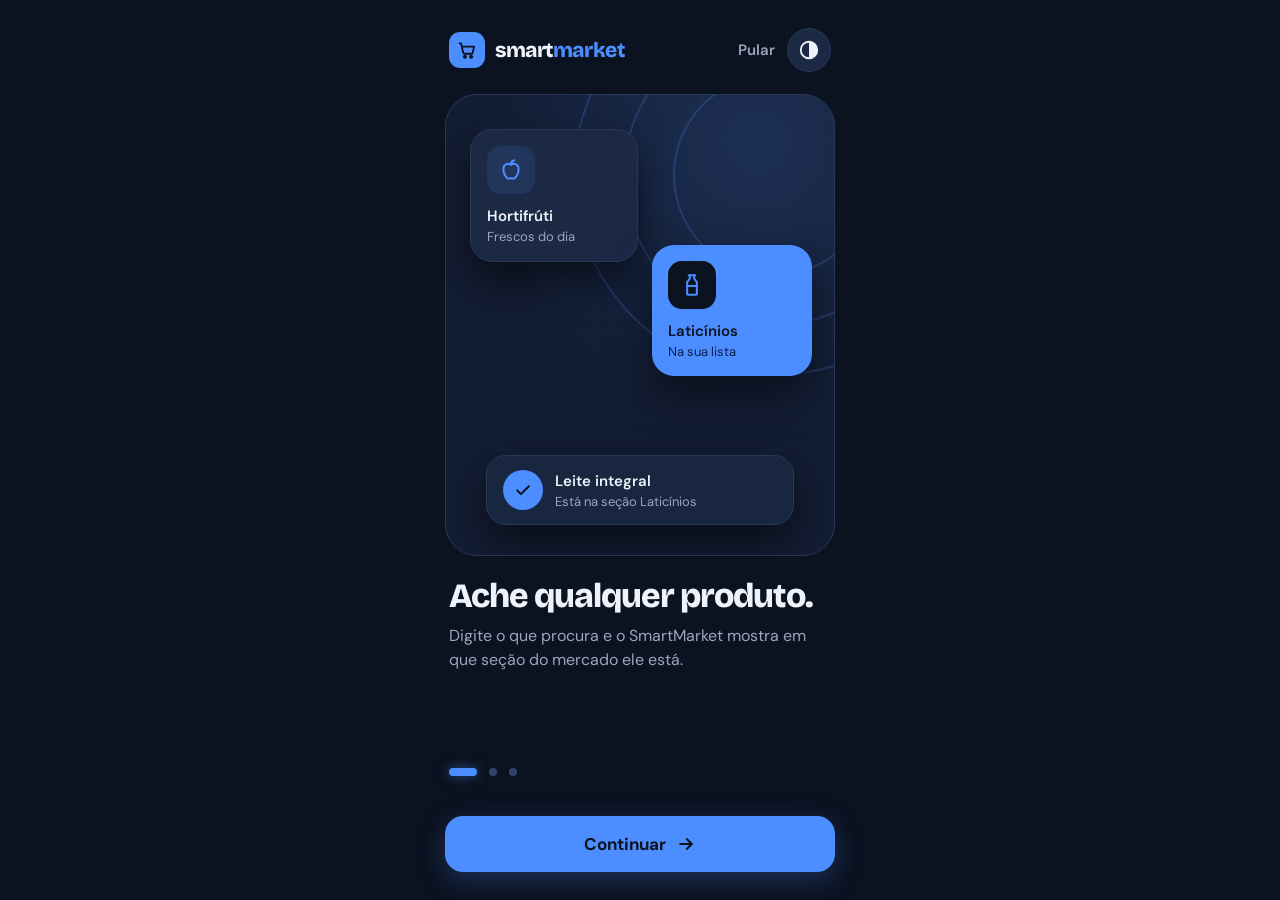
==== boas-vindas.html @ b32c7f1d "segue algumas pequenas alterações Tela de boas-vindas Novo visual escuro azul-noite Botão para volta" ====
<!DOCTYPE html>
<html lang="pt-BR">

<head>
  <meta charset="UTF-8">
  <meta name="viewport" content="width=device-width, initial-scale=1, viewport-fit=cover">
  <meta name="theme-color" content="#0B1220">
  <title>Bem-vindo ao SmartMarket</title>
  <link rel="preconnect" href="https://fonts.googleapis.com">
  <link rel="preconnect" href="https://fonts.gstatic.com" crossorigin>
  <link rel="stylesheet"
    href="https://fonts.googleapis.com/css2?family=Bricolage+Grotesque:opsz,wght@12..96,700;12..96,800&family=DM+Sans:wght@400;500;600&display=swap">
  <link rel="stylesheet" href="css/boas-vindas.css">
  <link rel="stylesheet" href="css/contraste.css">
  <script src="js/contraste.js"></script>
</head>

<body class="bv">
  <main class="bv-tela">

    <!-- Topo: logo + pular -->
    <header class="bv-topo">
      <div class="bv-logo">
        <span class="bv-logo-icone">
          <svg width="20" height="20" viewBox="0 0 24 24" fill="none" stroke="currentColor" stroke-width="2.2"
            stroke-linecap="round" stroke-linejoin="round" aria-hidden="true">
            <path d="M3 4h2l2.4 11.2a1.6 1.6 0 0 0 1.6 1.3h8.2a1.6 1.6 0 0 0 1.6-1.2L20.5 8H6.2"></path>
            <circle cx="9.5" cy="20" r="1.3"></circle>
            <circle cx="17" cy="20" r="1.3"></circle>
          </svg>
        </span>
        <span class="bv-logo-texto">smart<span>market</span></span>
      </div>
      <div id="lugar-contraste" style="display: flex; align-items: center; gap: 6px">
        <a href="index.html" class="bv-pular">Pular</a>
      </div>
    </header>

    <!-- Ilustração -->
    <section class="bv-ilustracao" aria-hidden="true">
      <svg class="bv-circulos" width="420" height="420" viewBox="0 0 420 420" fill="none">
        <circle cx="210" cy="210" r="200" stroke="currentColor" stroke-width="2"></circle>
        <circle cx="210" cy="210" r="150" stroke="currentColor" stroke-width="2"></circle>
        <circle cx="210" cy="210" r="100" stroke="currentColor" stroke-width="2"></circle>
      </svg>

      <div class="bv-cartao bv-cartao--horti">
        <span class="bv-cartao-icone">
          <svg width="26" height="26" viewBox="0 0 24 24" fill="none" stroke="currentColor" stroke-width="1.9"
            stroke-linecap="round" stroke-linejoin="round">
            <path d="M12 7c-2.5-1.6-7-1-7 4.5C5 16 8 20 10 20c1 0 1.3-.5 2-.5s1 .5 2 .5c2 0 5-4 5-8.5C19 6 14.5 5.4 12 7Z"></path>
            <path d="M12 7c0-2 1-3.5 3-4"></path>
          </svg>
        </span>
        <strong>Hortifrúti</strong>
        <small>Frescos do dia</small>
      </div>

      <div class="bv-cartao bv-cartao--lati">
        <span class="bv-cartao-icone">
          <svg width="26" height="26" viewBox="0 0 24 24" fill="none" stroke="currentColor" stroke-width="1.9"
            stroke-linecap="round" stroke-linejoin="round">
            <path d="M9 3h6"></path>
            <path d="M10 3v3l-2.5 3.5V20a1 1 0 0 0 1 1h7a1 1 0 0 0 1-1V9.5L14 6V3"></path>
            <path d="M7.5 13h9"></path>
          </svg>
        </span>
        <strong>Laticínios</strong>
        <small>Na sua lista</small>
      </div>

      <div class="bv-aviso">
        <span class="bv-aviso-icone">
          <svg width="20" height="20" viewBox="0 0 24 24" fill="none" stroke="currentColor" stroke-width="2.4"
            stroke-linecap="round" stroke-linejoin="round">
            <path d="m5 12.5 4.5 4.5L19 7.5"></path>
          </svg>
        </span>
        <div>
          <strong>Leite integral</strong>
          <small>Está na seção Laticínios</small>
        </div>
      </div>
    </section>

    <!-- Texto do slide (trocado pelo JS) -->
    <section class="bv-texto" aria-live="polite">
      <h1 id="bv-titulo">Ache qualquer produto.</h1>
      <p id="bv-descricao">Digite o que procura e o SmartMarket mostra em que seção do mercado ele está.</p>
    </section>

    <!-- Indicadores -->
    <nav class="bv-pontos" aria-label="Telas de apresentação">
      <button type="button" class="bv-ponto ativo" aria-label="Ir para a tela 1 de 3" aria-current="true"><span></span></button>
      <button type="button" class="bv-ponto" aria-label="Ir para a tela 2 de 3"><span></span></button>
      <button type="button" class="bv-ponto" aria-label="Ir para a tela 3 de 3"><span></span></button>
    </nav>

    <!-- Ações -->
    <footer class="bv-acoes">
      <button type="button" id="bv-continuar" class="bv-botao">
        <span id="bv-botao-texto">Continuar</span>
        <svg width="20" height="20" viewBox="0 0 24 24" fill="none" stroke="currentColor" stroke-width="2.2"
          stroke-linecap="round" stroke-linejoin="round" aria-hidden="true">
          <path d="M5 12h14"></path>
          <path d="m13 6 6 6-6 6"></path>
        </svg>
      </button>
    </footer>

  </main>

  <script src="js/boas-vindas.js"></script>
</body>

</html>
---- css/boas-vindas.css ----
/* ===== SmartMarket — Tela de boas-vindas (tema escuro) ===== */

:root {
  --bv-fundo: #0B1220;
  --bv-superficie: #131D33;
  --bv-superficie-2: #1C2944;
  --bv-borda: #2A3858;
  --bv-texto: #EEF2FA;
  --bv-texto-suave: #9AA6BF;
  --bv-destaque: #4C8DFF;
  --bv-destaque-forte: #6BA1FF;
  --bv-sobre-destaque: #0B1220;
  --bv-inativo: #33426A;
  --bv-sombra: 0 18px 40px rgba(0, 0, 0, 0.55);
}

* { box-sizing: border-box; }

body.bv {
  margin: 0;
  min-height: 100dvh;
  background: var(--bv-fundo);
  color: var(--bv-texto);
  font-family: 'DM Sans', system-ui, sans-serif;
  display: flex;
  justify-content: center;
  -webkit-font-smoothing: antialiased;
}

.bv-tela {
  width: 100%;
  max-width: 430px;
  min-height: 100dvh;
  padding: 20px 20px calc(28px + env(safe-area-inset-bottom));
  display: flex;
  flex-direction: column;
  gap: 22px;
}

/* Topo */
.bv-topo {
  display: flex;
  align-items: center;
  justify-content: space-between;
  padding: 8px 4px 0;
}

.bv-logo { display: flex; align-items: center; gap: 10px; }

.bv-logo-icone {
  width: 36px; height: 36px;
  border-radius: 11px;
  background: var(--bv-destaque);
  color: var(--bv-sobre-destaque);
  display: flex; align-items: center; justify-content: center;
}

.bv-logo-texto {
  font-family: 'Bricolage Grotesque', sans-serif;
  font-weight: 800;
  font-size: 21px;
  letter-spacing: -0.02em;
}
.bv-logo-texto span { color: var(--bv-destaque); }

.bv a { color: var(--bv-texto-suave); }
.bv a:hover { color: var(--bv-texto); }

.bv-pular {
  font-size: 15px;
  font-weight: 600;
  text-decoration: none;
  padding: 12px 6px;
}

/* Ilustração */
.bv-ilustracao {
  position: relative;
  flex: 1 1 auto;
  min-height: 340px;
  border-radius: 32px;
  background:
    radial-gradient(circle at 80% 10%, rgba(76, 141, 255, 0.16), transparent 55%),
    var(--bv-superficie);
  border: 1px solid var(--bv-borda);
  overflow: hidden;
}

.bv-circulos {
  position: absolute;
  right: -150px; top: -130px;
  color: var(--bv-destaque);
  opacity: 0.22;
}

.bv-cartao {
  position: absolute;
  padding: 16px;
  border-radius: 22px;
  box-shadow: var(--bv-sombra);
  display: flex;
  flex-direction: column;
  gap: 2px;
  animation: bv-flutuar 5s ease-in-out infinite;
}
.bv-cartao strong { font-weight: 600; font-size: 15px; margin-top: 10px; }
.bv-cartao small { font-size: 13px; color: var(--bv-texto-suave); }

.bv-cartao-icone {
  width: 48px; height: 48px;
  border-radius: 14px;
  display: flex; align-items: center; justify-content: center;
}

.bv-cartao--horti {
  left: 24px; top: 34px; width: 168px;
  background: var(--bv-superficie-2);
  border: 1px solid var(--bv-borda);
  --giro: -5deg;
}
.bv-cartao--horti .bv-cartao-icone {
  background: rgba(76, 141, 255, 0.12);
  color: var(--bv-destaque);
}

.bv-cartao--lati {
  right: 22px; top: 150px; width: 160px;
  background: var(--bv-destaque);
  color: var(--bv-sobre-destaque);
  --giro: 6deg;
  animation-delay: -2.5s;
}
.bv-cartao--lati .bv-cartao-icone { background: var(--bv-sobre-destaque); color: var(--bv-destaque); }
.bv-cartao--lati small { color: #0A2152; }

.bv-aviso {
  position: absolute;
  left: 40px; right: 40px; bottom: 30px;
  padding: 14px 16px;
  border-radius: 20px;
  background: rgba(28, 41, 68, 0.85);
  border: 1px solid var(--bv-borda);
  backdrop-filter: blur(10px);
  -webkit-backdrop-filter: blur(10px);
  box-shadow: var(--bv-sombra);
  display: flex; align-items: center; gap: 12px;
}
.bv-aviso div { display: flex; flex-direction: column; gap: 2px; min-width: 0; }
.bv-aviso strong { font-weight: 600; font-size: 15px; }
.bv-aviso small { font-size: 13px; color: var(--bv-texto-suave); }

.bv-aviso-icone {
  width: 40px; height: 40px;
  flex: 0 0 auto;
  border-radius: 50%;
  background: var(--bv-destaque);
  color: var(--bv-sobre-destaque);
  display: flex; align-items: center; justify-content: center;
}

@keyframes bv-flutuar {
  0%, 100% { transform: rotate(var(--giro)) translateY(0); }
  50% { transform: rotate(var(--giro)) translateY(-8px); }
}

/* Texto */
.bv-texto {
  display: flex;
  flex-direction: column;
  gap: 10px;
  padding: 0 4px;
  min-height: 150px;
  transition: opacity .2s ease, transform .2s ease;
}
.bv-texto.trocando { opacity: 0; transform: translateY(6px); }

.bv-texto h1 {
  margin: 0;
  font-family: 'Bricolage Grotesque', sans-serif;
  font-weight: 800;
  font-size: 34px;
  line-height: 1.05;
  letter-spacing: -0.03em;
}
.bv-texto p {
  margin: 0;
  font-size: 16px;
  line-height: 1.5;
  color: var(--bv-texto-suave);
}

/* Indicadores */
.bv-pontos { display: flex; align-items: center; gap: 4px; }

.bv-ponto {
  border: 0;
  background: transparent;
  padding: 18px 4px;
  cursor: pointer;
  display: flex;
  align-items: center;
}
.bv-ponto span {
  display: block;
  width: 8px; height: 8px;
  border-radius: 8px;
  background: var(--bv-inativo);
  transition: width .25s ease, background .25s ease;
}
.bv-ponto.ativo span {
  width: 28px;
  background: var(--bv-destaque);
  box-shadow: 0 0 12px rgba(76, 141, 255, 0.5);
}

/* Ações */
.bv-acoes { display: flex; flex-direction: column; gap: 10px; }

.bv-botao {
  height: 56px;
  border: 0;
  border-radius: 18px;
  background: var(--bv-destaque);
  color: var(--bv-sobre-destaque);
  font-family: inherit;
  font-weight: 700;
  font-size: 17px;
  cursor: pointer;
  display: flex; align-items: center; justify-content: center; gap: 10px;
  box-shadow: 0 8px 28px rgba(76, 141, 255, 0.25);
  transition: background .2s ease, transform .1s ease, box-shadow .2s ease;
}
.bv-botao svg { color: var(--bv-sobre-destaque); }
.bv-botao:hover { background: var(--bv-destaque-forte); box-shadow: 0 10px 34px rgba(76, 141, 255, 0.35); }
.bv-botao:active { transform: scale(0.98); }

.bv-botao:focus-visible,
.bv-ponto:focus-visible,
.bv a:focus-visible {
  outline: 3px solid var(--bv-destaque);
  outline-offset: 3px;
  border-radius: 12px;
}

html {
  background: var(--bv-fundo);
  -webkit-tap-highlight-color: transparent;
}

@media (hover: none) {
  .bv-botao:hover { background: var(--bv-destaque); }
}

/* Celulares estreitos */
@media (max-width: 360px) {
  .bv-tela { padding-left: 16px; padding-right: 16px; gap: 18px; }
  .bv-texto h1 { font-size: 30px; }
  .bv-cartao--horti { width: 150px; left: 16px; }
  .bv-cartao--lati { width: 140px; right: 14px; }
  .bv-aviso { left: 20px; right: 20px; }
}

/* Celulares baixos (ex.: iPhone SE, ou com o teclado/barras ocupando espaço) */
@media (max-height: 700px) {
  .bv-tela { gap: 14px; padding-top: 12px; }
  .bv-ilustracao { min-height: 230px; }
  .bv-cartao { padding: 12px; }
  .bv-cartao-icone { width: 38px; height: 38px; }
  .bv-cartao strong { margin-top: 6px; }
  .bv-cartao--horti { top: 18px; }
  .bv-cartao--lati { top: 92px; }
  .bv-aviso { bottom: 16px; padding: 10px 12px; }
  .bv-texto { min-height: 118px; }
  .bv-texto h1 { font-size: 28px; }
  .bv-ponto { padding-top: 12px; padding-bottom: 12px; }
}

@media (prefers-reduced-motion: reduce) {
  .bv-cartao { animation: none; transform: rotate(var(--giro)); }
  .bv-texto, .bv-ponto span { transition: none; }
}
---- css/contraste.css ----
/* ===== SmartMarket — alto contraste ===== */
/* Carregue DEPOIS dos outros CSS da página. */

/* ---------- O botão ---------- */
.botao-contraste {
  position: fixed;
  top: calc(10px + env(safe-area-inset-top));
  right: 12px;
  z-index: 60;
  width: 44px;
  height: 44px;
  display: grid;
  place-items: center;
  padding: 0;
  border: 1px solid var(--borda, #2A3858);
  border-radius: 50%;
  background: var(--superficie-2, #1C2944);
  color: var(--texto, #EEF2FA);
  cursor: pointer;
  transition: background .15s, color .15s, border-color .15s
}

.botao-contraste:hover {
  border-color: var(--destaque, #4C8DFF)
}

.botao-contraste[aria-pressed="true"] {
  background: var(--destaque, #4C8DFF);
  border-color: var(--destaque, #4C8DFF);
  color: var(--sobre-destaque, #0B1220)
}

.botao-contraste:focus-visible {
  outline: 3px solid var(--destaque, #4C8DFF);
  outline-offset: 3px
}

/* Quando a página reserva um lugar para ele (ex.: tela de boas-vindas) */
.botao-contraste--no-lugar {
  position: static
}

/* ---------- Tema de alto contraste ---------- */
html.alto-contraste {
  --fundo: #000;
  --superficie: #000;
  --superficie-2: #000;
  --borda: #FFF;
  --texto: #FFF;
  --texto-suave: #FFF;
  --destaque: #FFE600;
  --destaque-forte: #FFE600;
  --sobre-destaque: #000;
  --alerta: #FF8A8A;

  /* Lista */
  --azul: #8FC1FF;
  --vermelho: #FF9C9C;
  --verde: #7DFFAA;
  --neutro: #FFE600;

  /* Boas-vindas */
  --bv-fundo: #000;
  --bv-superficie: #000;
  --bv-superficie-2: #000;
  --bv-borda: #FFF;
  --bv-texto: #FFF;
  --bv-texto-suave: #FFF;
  --bv-destaque: #FFE600;
  --bv-destaque-forte: #FFE600;
  --bv-sobre-destaque: #000;
  --bv-inativo: #FFF;
  --bv-sombra: none
}

/* Sem transparências, desfoques, brilhos ou animações */
html.alto-contraste *,
html.alto-contraste *::before,
html.alto-contraste *::after {
  box-shadow: none !important;
  text-shadow: none !important;
  backdrop-filter: none !important;
  -webkit-backdrop-filter: none !important;
  animation: none !important
}

html.alto-contraste .topo,
html.alto-contraste .tabbar,
html.alto-contraste .painel-topo {
  background: #000
}

html.alto-contraste .topo,
html.alto-contraste .topo-lista {
  border-bottom: 2px solid #FFF
}

html.alto-contraste .tabbar {
  border-top: 2px solid #FFF
}

/* Bordas mais grossas em tudo que é clicável ou agrupa conteúdo */
html.alto-contraste .busca,
html.alto-contraste .grupo,
html.alto-contraste .atalhos button,
html.alto-contraste .add,
html.alto-contraste #tabs,
html.alto-contraste #mercado2d,
html.alto-contraste .tarefa,
html.alto-contraste .tarefa-local,
html.alto-contraste .form-item input,
html.alto-contraste .botao-contraste,
html.alto-contraste .bv-ilustracao,
html.alto-contraste .bv-cartao,
html.alto-contraste .bv-aviso {
  border: 2px solid #FFF
}

html.alto-contraste .tarefa.status-pendente { border-left: 6px solid var(--azul) }
html.alto-contraste .tarefa.status-indisponivel { border-left: 6px solid var(--vermelho) }
html.alto-contraste .tarefa.status-comprado { border-left: 6px solid var(--verde) }

/* Textos de apoio e placeholders legíveis */
html.alto-contraste #barra-pesquisa::placeholder,
html.alto-contraste .form-item input::placeholder {
  color: #D0D0D0
}

html.alto-contraste .tarefa.status-comprado .tarefa-nome {
  opacity: 1
}

/* Links sempre sublinhados */
html.alto-contraste a {
  text-decoration: underline
}

html.alto-contraste .tabbar a,
html.alto-contraste .bv-botao {
  text-decoration: none
}

html.alto-contraste .tabbar a {
  border: 2px solid transparent
}

html.alto-contraste .tabbar a:hover {
  border-color: #FFF
}

/* Foco bem visível */
html.alto-contraste :focus-visible {
  outline: 4px solid #FFE600 !important;
  outline-offset: 3px !important
}

/* Mapa */
html.alto-contraste .gondula {
  background: #000
}

html.alto-contraste .secao {
  border: 2px solid #FFF;
  background: #000
}

html.alto-contraste .secao.vazia {
  opacity: .7
}

html.alto-contraste .secao.selecionada {
  border: 3px solid #FFE600;
  background: #000
}

html.alto-contraste .etiqueta {
  background: #000;
  color: #FFF
}

html.alto-contraste .etiqueta b {
  color: #FFE600
}

html.alto-contraste .secao.selecionada .etiqueta,
html.alto-contraste .secao.selecionada .etiqueta b {
  background: #FFE600;
  color: #000
}

html.alto-contraste .corredor::before,
html.alto-contraste .trecho::before {
  border-left-color: #FFF
}

html.alto-contraste .trecho-nome {
  border: 2px solid #FFF;
  color: #FFE600
}

/* Boas-vindas */
html.alto-contraste .bv-ilustracao {
  background: #000
}

html.alto-contraste .bv-circulos {
  opacity: .5
}

html.alto-contraste .bv-cartao--lati small {
  color: #000
}

html.alto-contraste .bv-aviso {
  background: #000
}
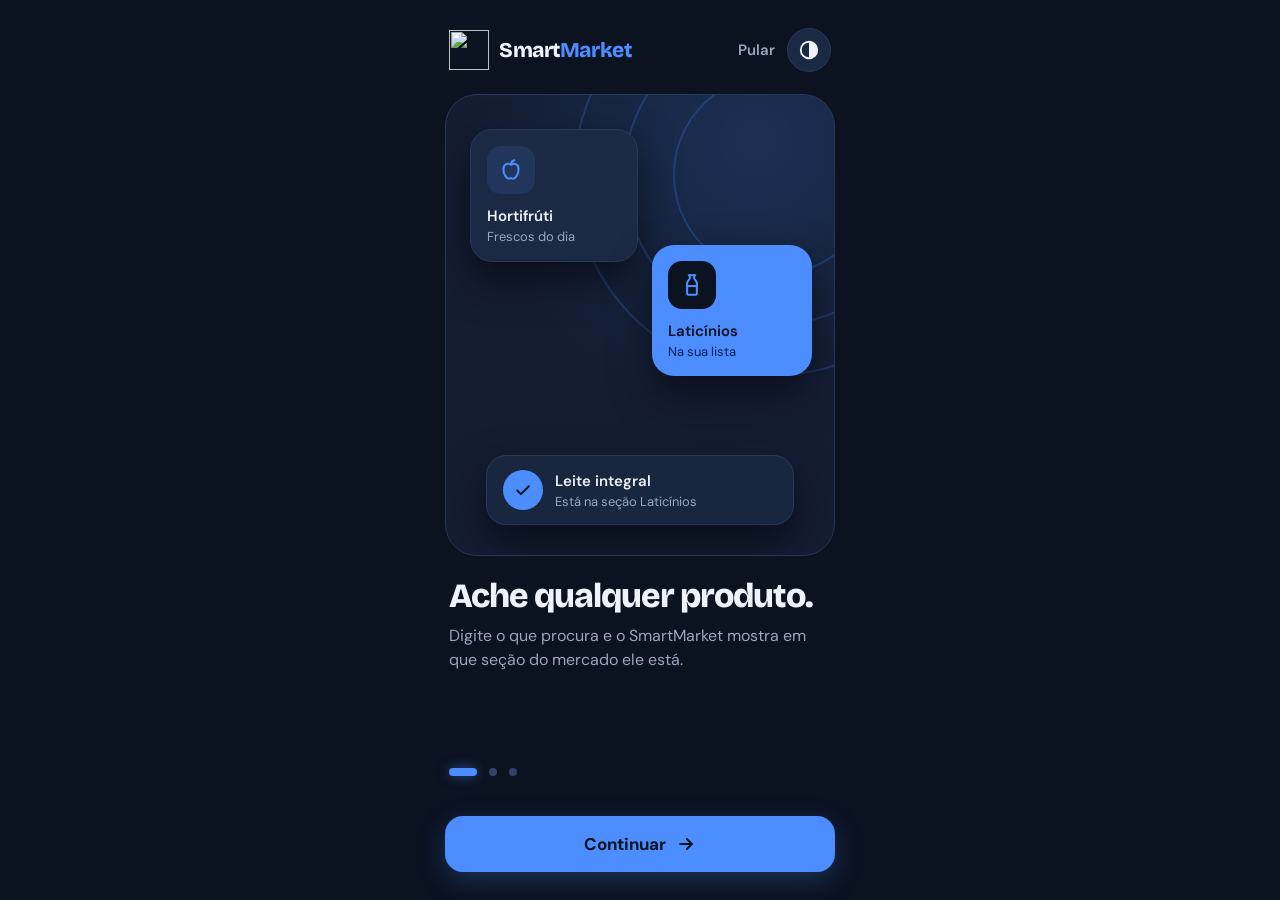
==== commit 1e40e839: "style: alterei a logo" ====
--- a/boas-vindas.html
+++ b/boas-vindas.html
@@ -11,7 +11,6 @@
   <link rel="stylesheet"
     href="https://fonts.googleapis.com/css2?family=Bricolage+Grotesque:opsz,wght@12..96,700;12..96,800&family=DM+Sans:wght@400;500;600&display=swap">
   <link rel="stylesheet" href="css/boas-vindas.css">
-  <link rel="stylesheet" href="css/contraste.css">
   <script src="js/contraste.js"></script>
 </head>
 
@@ -21,15 +20,8 @@
     <!-- Topo: logo + pular -->
     <header class="bv-topo">
       <div class="bv-logo">
-        <span class="bv-logo-icone">
-          <svg width="20" height="20" viewBox="0 0 24 24" fill="none" stroke="currentColor" stroke-width="2.2"
-            stroke-linecap="round" stroke-linejoin="round" aria-hidden="true">
-            <path d="M3 4h2l2.4 11.2a1.6 1.6 0 0 0 1.6 1.3h8.2a1.6 1.6 0 0 0 1.6-1.2L20.5 8H6.2"></path>
-            <circle cx="9.5" cy="20" r="1.3"></circle>
-            <circle cx="17" cy="20" r="1.3"></circle>
-          </svg>
-        </span>
-        <span class="bv-logo-texto">smart<span>market</span></span>
+        <img class="busca-logo" src="img/logo-smartmarket.webp" alt="" width="40" height="40">
+        <span class="bv-logo-texto">Smart<span>Market</span></span>
       </div>
       <div id="lugar-contraste" style="display: flex; align-items: center; gap: 6px">
         <a href="index.html" class="bv-pular">Pular</a>
@@ -48,7 +40,9 @@
         <span class="bv-cartao-icone">
           <svg width="26" height="26" viewBox="0 0 24 24" fill="none" stroke="currentColor" stroke-width="1.9"
             stroke-linecap="round" stroke-linejoin="round">
-            <path d="M12 7c-2.5-1.6-7-1-7 4.5C5 16 8 20 10 20c1 0 1.3-.5 2-.5s1 .5 2 .5c2 0 5-4 5-8.5C19 6 14.5 5.4 12 7Z"></path>
+            <path
+              d="M12 7c-2.5-1.6-7-1-7 4.5C5 16 8 20 10 20c1 0 1.3-.5 2-.5s1 .5 2 .5c2 0 5-4 5-8.5C19 6 14.5 5.4 12 7Z">
+            </path>
             <path d="M12 7c0-2 1-3.5 3-4"></path>
           </svg>
         </span>
@@ -91,7 +85,8 @@
 
     <!-- Indicadores -->
     <nav class="bv-pontos" aria-label="Telas de apresentação">
-      <button type="button" class="bv-ponto ativo" aria-label="Ir para a tela 1 de 3" aria-current="true"><span></span></button>
+      <button type="button" class="bv-ponto ativo" aria-label="Ir para a tela 1 de 3"
+        aria-current="true"><span></span></button>
       <button type="button" class="bv-ponto" aria-label="Ir para a tela 2 de 3"><span></span></button>
       <button type="button" class="bv-ponto" aria-label="Ir para a tela 3 de 3"><span></span></button>
     </nav>
@@ -113,4 +108,4 @@
   <script src="js/boas-vindas.js"></script>
 </body>
 
-</html>
+</html>
--- a/css/boas-vindas.css
+++ b/css/boas-vindas.css
@@ -1,3 +1,4 @@
+/*boas-vindas.css*/
 /* ===== SmartMarket — Tela de boas-vindas (tema escuro) ===== */
 
 :root {
@@ -37,7 +38,6 @@
   gap: 22px;
 }
 
-/* Topo */
 .bv-topo {
   display: flex;
   align-items: center;
@@ -73,7 +73,6 @@
   padding: 12px 6px;
 }
 
-/* Ilustração */
 .bv-ilustracao {
   position: relative;
   flex: 1 1 auto;
@@ -163,7 +162,6 @@
   50% { transform: rotate(var(--giro)) translateY(-8px); }
 }
 
-/* Texto */
 .bv-texto {
   display: flex;
   flex-direction: column;
@@ -189,7 +187,6 @@
   color: var(--bv-texto-suave);
 }
 
-/* Indicadores */
 .bv-pontos { display: flex; align-items: center; gap: 4px; }
 
 .bv-ponto {
@@ -213,7 +210,6 @@
   box-shadow: 0 0 12px rgba(76, 141, 255, 0.5);
 }
 
-/* Ações */
 .bv-acoes { display: flex; flex-direction: column; gap: 10px; }
 
 .bv-botao {
@@ -251,7 +247,6 @@
   .bv-botao:hover { background: var(--bv-destaque); }
 }
 
-/* Celulares estreitos */
 @media (max-width: 360px) {
   .bv-tela { padding-left: 16px; padding-right: 16px; gap: 18px; }
   .bv-texto h1 { font-size: 30px; }
@@ -260,7 +255,6 @@
   .bv-aviso { left: 20px; right: 20px; }
 }
 
-/* Celulares baixos (ex.: iPhone SE, ou com o teclado/barras ocupando espaço) */
 @media (max-height: 700px) {
   .bv-tela { gap: 14px; padding-top: 12px; }
   .bv-ilustracao { min-height: 230px; }
@@ -279,3 +273,207 @@
   .bv-cartao { animation: none; transform: rotate(var(--giro)); }
   .bv-texto, .bv-ponto span { transition: none; }
 }
+
+/* ===== Alto contraste (antes: contraste.css, agora duplicado em cada arquivo) ===== */
+
+.botao-contraste {
+  position: fixed;
+  top: calc(10px + env(safe-area-inset-top));
+  right: 12px;
+  z-index: 60;
+  width: 44px;
+  height: 44px;
+  display: grid;
+  place-items: center;
+  padding: 0;
+  border: 1px solid var(--borda, #2A3858);
+  border-radius: 50%;
+  background: var(--superficie-2, #1C2944);
+  color: var(--texto, #EEF2FA);
+  cursor: pointer;
+  transition: background .15s, color .15s, border-color .15s
+}
+
+.botao-contraste:hover {
+  border-color: var(--destaque, #4C8DFF)
+}
+
+.botao-contraste[aria-pressed="true"] {
+  background: var(--destaque, #4C8DFF);
+  border-color: var(--destaque, #4C8DFF);
+  color: var(--sobre-destaque, #0B1220)
+}
+
+.botao-contraste:focus-visible {
+  outline: 3px solid var(--destaque, #4C8DFF);
+  outline-offset: 3px
+}
+
+.botao-contraste--no-lugar {
+  position: static
+}
+
+html.alto-contraste {
+  --fundo: #000;
+  --superficie: #000;
+  --superficie-2: #000;
+  --borda: #FFF;
+  --texto: #FFF;
+  --texto-suave: #FFF;
+  --destaque: #FFE600;
+  --destaque-forte: #FFE600;
+  --sobre-destaque: #000;
+  --alerta: #FF8A8A;
+
+  --azul: #8FC1FF;
+  --vermelho: #FF9C9C;
+  --verde: #7DFFAA;
+  --neutro: #FFE600;
+
+  --bv-fundo: #000;
+  --bv-superficie: #000;
+  --bv-superficie-2: #000;
+  --bv-borda: #FFF;
+  --bv-texto: #FFF;
+  --bv-texto-suave: #FFF;
+  --bv-destaque: #FFE600;
+  --bv-destaque-forte: #FFE600;
+  --bv-sobre-destaque: #000;
+  --bv-inativo: #FFF;
+  --bv-sombra: none
+}
+
+html.alto-contraste *,
+html.alto-contraste *::before,
+html.alto-contraste *::after {
+  box-shadow: none !important;
+  text-shadow: none !important;
+  backdrop-filter: none !important;
+  -webkit-backdrop-filter: none !important;
+  animation: none !important
+}
+
+html.alto-contraste .topo,
+html.alto-contraste .tabbar,
+html.alto-contraste .painel-topo {
+  background: #000
+}
+
+html.alto-contraste .topo,
+html.alto-contraste .topo-lista {
+  border-bottom: 2px solid #FFF
+}
+
+html.alto-contraste .tabbar {
+  border-top: 2px solid #FFF
+}
+
+html.alto-contraste .busca,
+html.alto-contraste .grupo,
+html.alto-contraste .atalhos button,
+html.alto-contraste .add,
+html.alto-contraste #tabs,
+html.alto-contraste #mercado2d,
+html.alto-contraste .tarefa,
+html.alto-contraste .tarefa-local,
+html.alto-contraste .form-item input,
+html.alto-contraste .botao-contraste,
+html.alto-contraste .bv-ilustracao,
+html.alto-contraste .bv-cartao,
+html.alto-contraste .bv-aviso {
+  border: 2px solid #FFF
+}
+
+html.alto-contraste .tarefa.status-pendente { border-left: 6px solid var(--azul) }
+html.alto-contraste .tarefa.status-indisponivel { border-left: 6px solid var(--vermelho) }
+html.alto-contraste .tarefa.status-comprado { border-left: 6px solid var(--verde) }
+
+html.alto-contraste #barra-pesquisa::placeholder,
+html.alto-contraste .form-item input::placeholder {
+  color: #D0D0D0
+}
+
+html.alto-contraste .tarefa.status-comprado .tarefa-nome {
+  opacity: 1
+}
+
+html.alto-contraste a {
+  text-decoration: underline
+}
+
+html.alto-contraste .tabbar a,
+html.alto-contraste .bv-botao {
+  text-decoration: none
+}
+
+html.alto-contraste .tabbar a {
+  border: 2px solid transparent
+}
+
+html.alto-contraste .tabbar a:hover {
+  border-color: #FFF
+}
+
+html.alto-contraste :focus-visible {
+  outline: 4px solid #FFE600 !important;
+  outline-offset: 3px !important
+}
+
+html.alto-contraste .gondula {
+  background: #000
+}
+
+html.alto-contraste .secao {
+  border: 2px solid #FFF;
+  background: #000
+}
+
+html.alto-contraste .secao.vazia {
+  opacity: .7
+}
+
+html.alto-contraste .secao.selecionada {
+  border: 3px solid #FFE600;
+  background: #000
+}
+
+html.alto-contraste .etiqueta {
+  background: #000;
+  color: #FFF
+}
+
+html.alto-contraste .etiqueta b {
+  color: #FFE600
+}
+
+html.alto-contraste .secao.selecionada .etiqueta,
+html.alto-contraste .secao.selecionada .etiqueta b {
+  background: #FFE600;
+  color: #000
+}
+
+html.alto-contraste .corredor::before,
+html.alto-contraste .trecho::before {
+  border-left-color: #FFF
+}
+
+html.alto-contraste .trecho-nome {
+  border: 2px solid #FFF;
+  color: #FFE600
+}
+
+html.alto-contraste .bv-ilustracao {
+  background: #000
+}
+
+html.alto-contraste .bv-circulos {
+  opacity: .5
+}
+
+html.alto-contraste .bv-cartao--lati small {
+  color: #000
+}
+
+html.alto-contraste .bv-aviso {
+  background: #000
+}
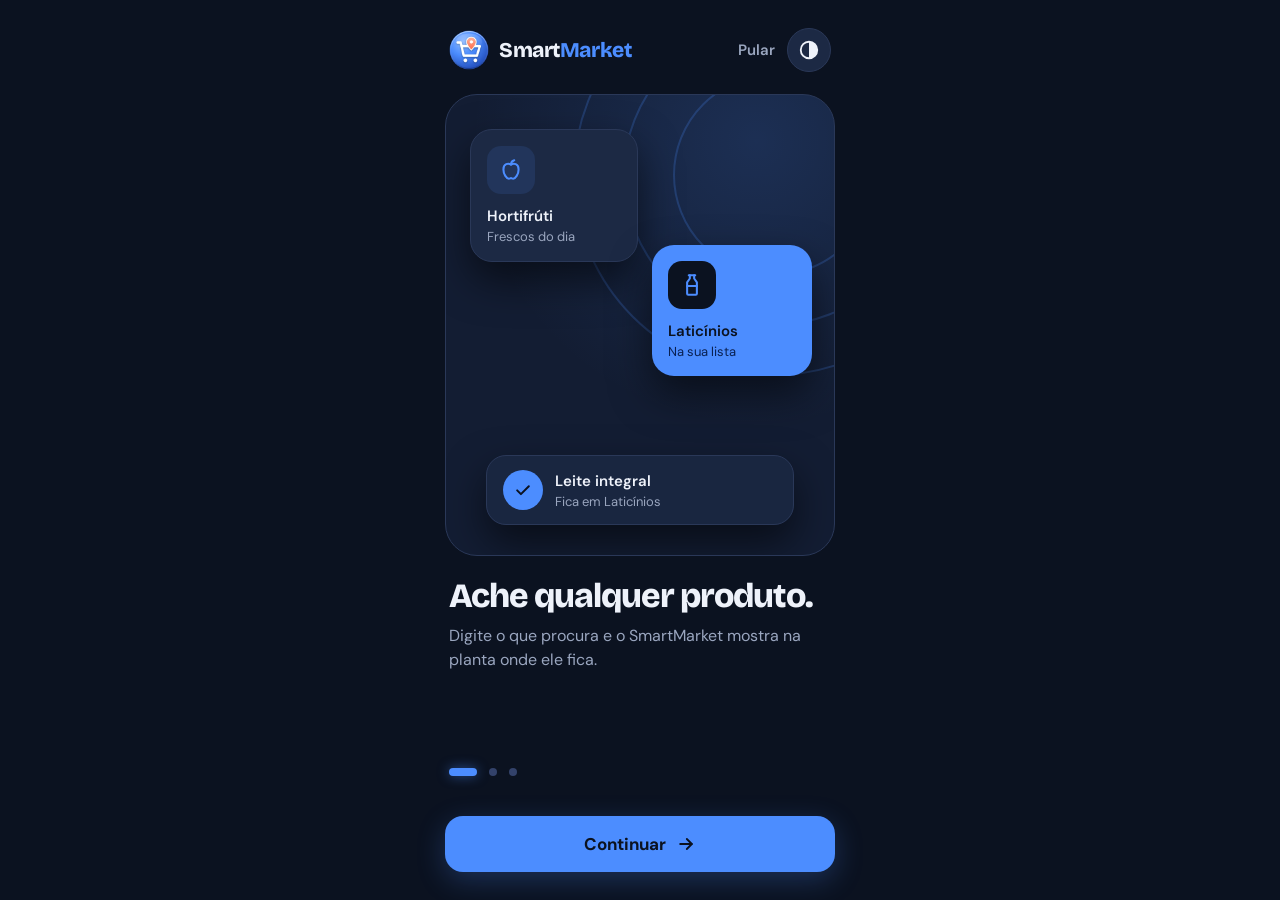
==== commit 7c41e4b3: "tudo" ====
--- a/boas-vindas.html
+++ b/boas-vindas.html
@@ -72,7 +72,7 @@
         </span>
         <div>
           <strong>Leite integral</strong>
-          <small>Está na seção Laticínios</small>
+          <small>Fica em Laticínios</small>
         </div>
       </div>
     </section>
@@ -80,7 +80,7 @@
     <!-- Texto do slide (trocado pelo JS) -->
     <section class="bv-texto" aria-live="polite">
       <h1 id="bv-titulo">Ache qualquer produto.</h1>
-      <p id="bv-descricao">Digite o que procura e o SmartMarket mostra em que seção do mercado ele está.</p>
+      <p id="bv-descricao">Digite o que procura e o SmartMarket mostra na planta onde ele fica.</p>
     </section>
 
     <!-- Indicadores -->
--- a/css/boas-vindas.css
+++ b/css/boas-vindas.css
@@ -476,4 +476,15 @@
 
 html.alto-contraste .bv-aviso {
   background: #000
-}+}
+/* ===== Celulares bem baixos (ex.: iPhone SE de 1ª geração) ===== */
+@media (max-height: 600px) {
+  .bv-tela { gap: 10px; padding-top: 8px; padding-bottom: calc(16px + env(safe-area-inset-bottom)); }
+  .bv-ilustracao { min-height: 190px; border-radius: 24px; }
+  .bv-cartao--lati { top: 70px; }
+  .bv-aviso { bottom: 10px; }
+  .bv-texto { min-height: 104px; }
+  .bv-texto h1 { font-size: 25px; }
+  .bv-texto p { font-size: 15px; }
+  .bv-ponto { padding-top: 8px; padding-bottom: 8px; }
+}
